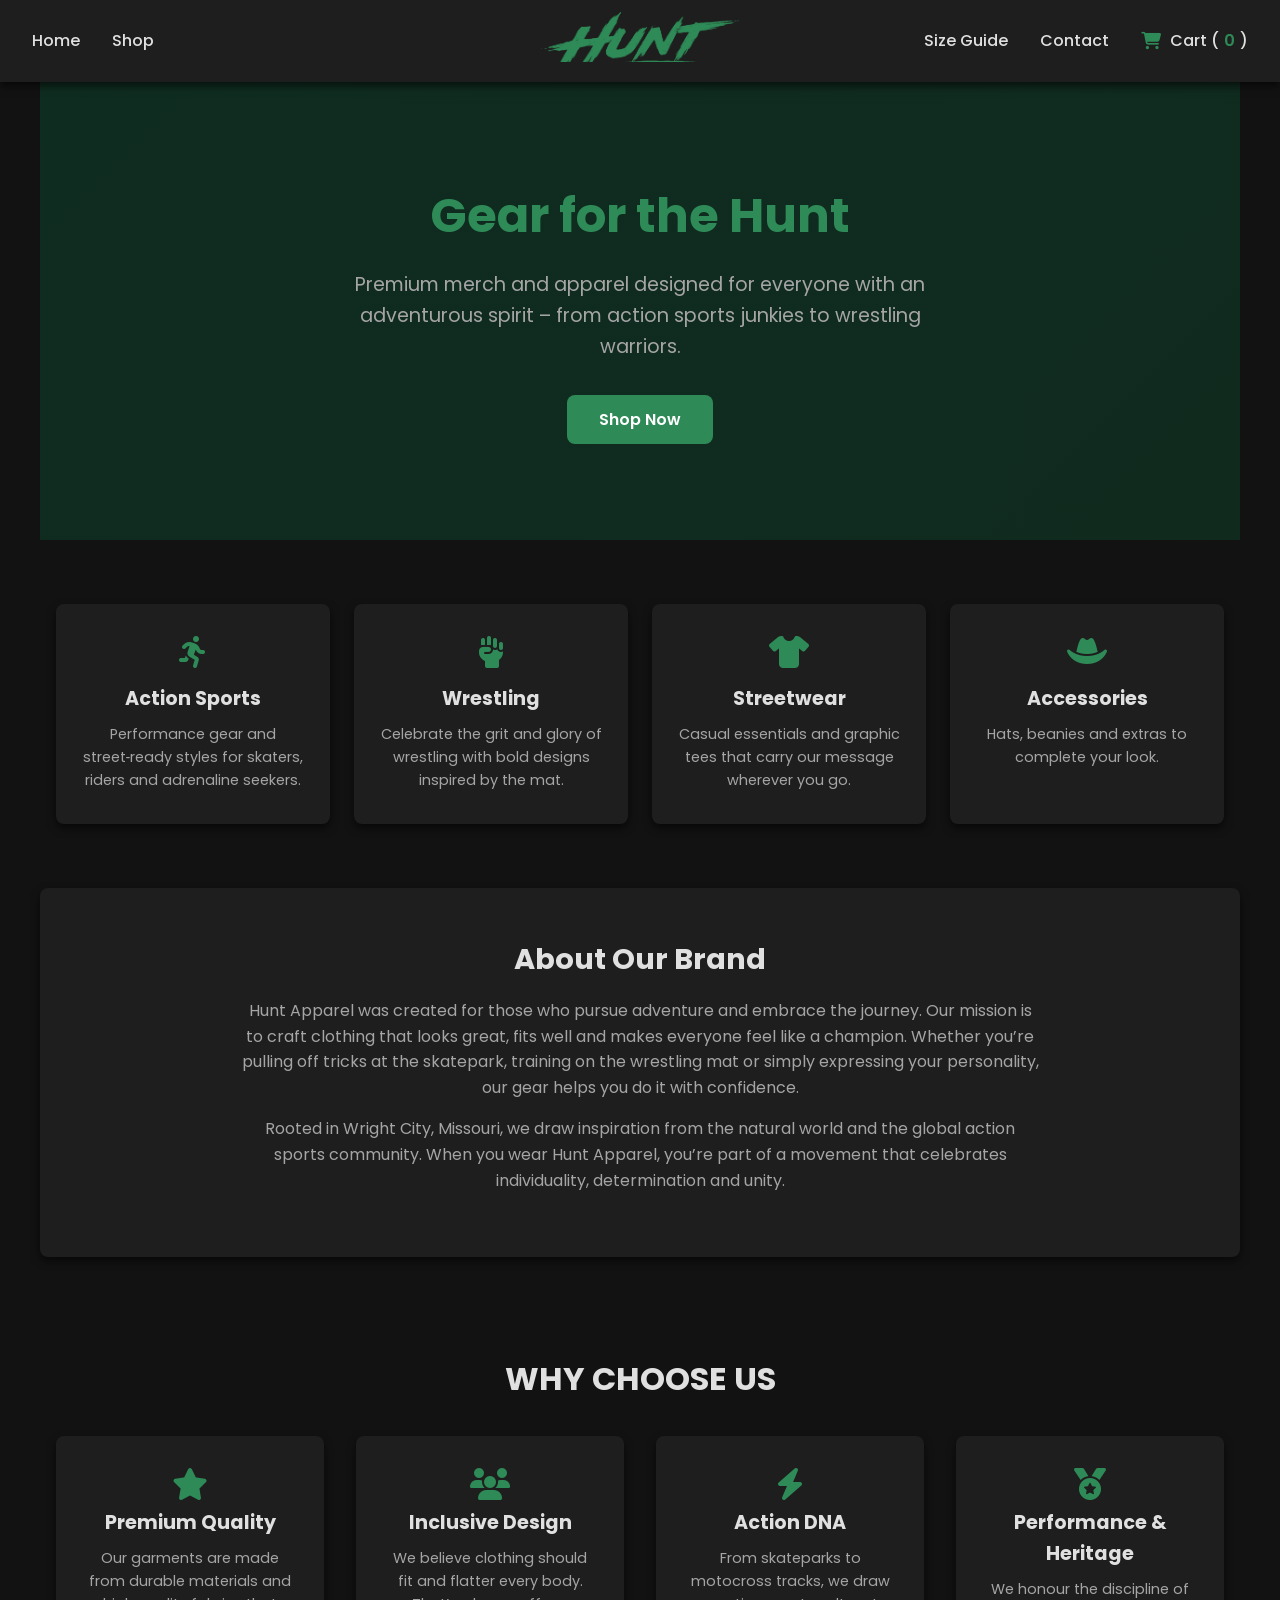
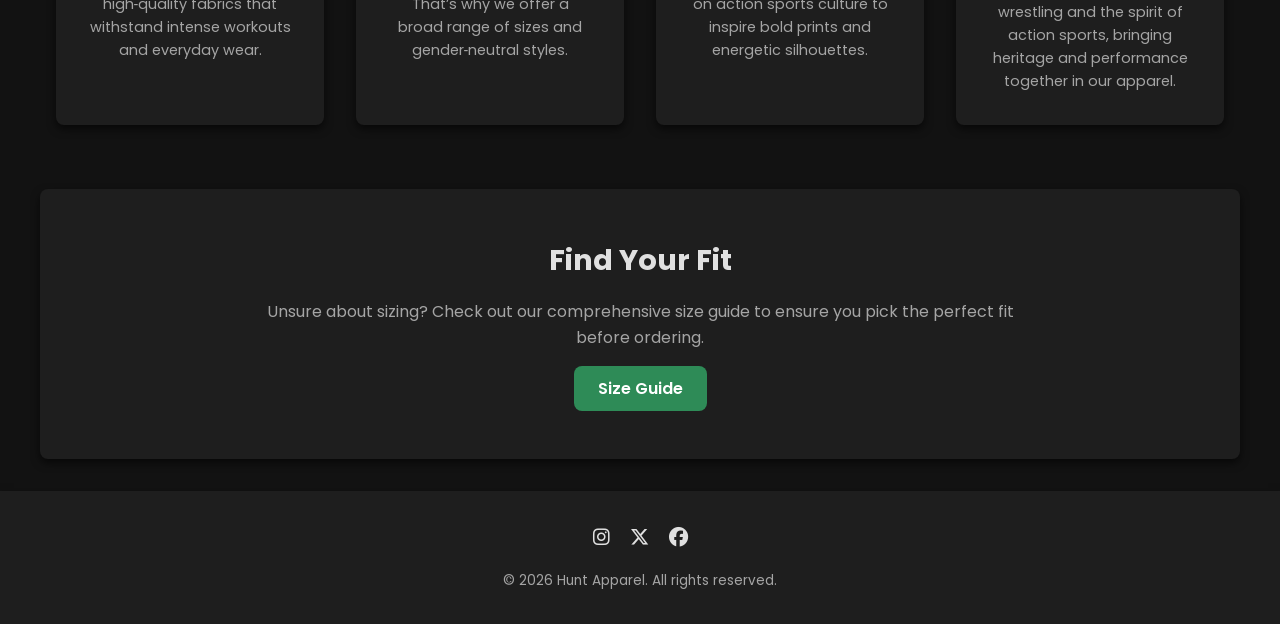
==== index.html @ 8351ecf8 "Initial upload of Hunt Apparel website" ====
<!DOCTYPE html>
<html lang="en">
<head>
  <meta charset="UTF-8">
  <meta name="viewport" content="width=device-width, initial-scale=1.0">
  <meta http-equiv="X-UA-Compatible" content="IE=edge">
  <title>Hunt Apparel – Action Sports & Wrestling Merchandise</title>
  <!-- Google Fonts -->
  <link href="https://fonts.googleapis.com/css2?family=Poppins:wght@400;500;600;700;800&display=swap" rel="stylesheet">
  <!-- Font Awesome -->
  <link rel="stylesheet" href="https://cdnjs.cloudflare.com/ajax/libs/font-awesome/6.5.0/css/all.min.css" integrity="sha512-3DGvgnk8prqZRXZF6pAPGYzK+1sO4/e5wkkx8/bO7G3Q+JZiMQ9OJ07MN/GKoFO5P3FsBHmuoKUDSfaYdKTZ3A==" crossorigin="anonymous" referrerpolicy="no-referrer" />
  <!-- Stylesheet -->
  <link rel="stylesheet" href="style.css">
</head>
<body>
  <!-- Site header redesigned for balanced layout -->
  <header class="site-header">
    <!-- Left navigation links -->
    <nav class="left-nav">
      <a href="index.html">Home</a>
      <a href="shop.html">Shop</a>
    </nav>
    <!-- Centered logo -->
    <div class="logo">
      <a href="index.html"><img src="logo.png" alt="Hunt logo"></a>
    </div>
    <!-- Right navigation links and cart -->
    <nav class="right-nav">
      <a href="size-guide.html">Size Guide</a>
      <a href="contact.html">Contact</a>
      <a href="cart.html" class="cart-link" aria-label="View cart">
        <i class="fa-solid fa-cart-shopping"></i> Cart
        (<span class="cart-count">0</span>)
      </a>
    </nav>
  </header>

  <!-- Hero Section -->
  <section class="hero">
    <h1>Gear for the Hunt</h1>
    <p>Premium merch and apparel designed for everyone with an adventurous spirit – from action sports junkies to wrestling warriors.</p>
    <a href="shop.html" class="btn">Shop Now</a>
  </section>

  <!-- Categories Section -->
  <section class="categories">
    <div class="category-card">
      <i class="fa-solid fa-person-running"></i>
      <h3>Action Sports</h3>
      <p>Performance gear and street‑ready styles for skaters, riders and adrenaline seekers.</p>
    </div>
    <div class="category-card">
      <i class="fa-solid fa-fist-raised"></i>
      <h3>Wrestling</h3>
      <p>Celebrate the grit and glory of wrestling with bold designs inspired by the mat.</p>
    </div>
    <div class="category-card">
      <i class="fa-solid fa-shirt"></i>
      <h3>Streetwear</h3>
      <p>Casual essentials and graphic tees that carry our message wherever you go.</p>
    </div>
    <div class="category-card">
      <i class="fa-solid fa-hat-cowboy"></i>
      <h3>Accessories</h3>
      <p>Hats, beanies and extras to complete your look.</p>
    </div>
  </section>

  <!-- About Section -->
  <section class="about">
    <h2>About Our Brand</h2>
    <p>Hunt Apparel was created for those who pursue adventure and embrace the journey. Our mission is to craft clothing that looks great, fits well and makes everyone feel like a champion. Whether you’re pulling off tricks at the skatepark, training on the wrestling mat or simply expressing your personality, our gear helps you do it with confidence.</p>
    <p>Rooted in Wright City, Missouri, we draw inspiration from the natural world and the global action sports community. When you wear Hunt Apparel, you’re part of a movement that celebrates individuality, determination and unity.</p>
  </section>

  <!-- Features Section -->
  <section class="features">
    <h2 style="text-align:center; text-transform:uppercase; font-size:2rem;">Why Choose Us</h2>
    <div class="features-grid">
      <div class="feature-item">
        <i class="fa-solid fa-star"></i>
        <h4>Premium Quality</h4>
        <p>Our garments are made from durable materials and high‑quality fabrics that withstand intense workouts and everyday wear.</p>
      </div>
      <div class="feature-item">
        <i class="fa-solid fa-users"></i>
        <h4>Inclusive Design</h4>
        <p>We believe clothing should fit and flatter every body. That’s why we offer a broad range of sizes and gender‑neutral styles.</p>
      </div>
      <div class="feature-item">
        <i class="fa-solid fa-bolt"></i>
        <h4>Action DNA</h4>
        <p>From skateparks to motocross tracks, we draw on action sports culture to inspire bold prints and energetic silhouettes.</p>
      </div>
      <div class="feature-item">
        <i class="fa-solid fa-medal"></i>
        <h4>Performance &amp; Heritage</h4>
        <p>We honour the discipline of wrestling and the spirit of action sports, bringing heritage and performance together in our apparel.</p>
      </div>
    </div>
  </section>

  <!-- Call to Size Guide -->
  <section class="about">
    <h2>Find Your Fit</h2>
    <p>Unsure about sizing? Check out our comprehensive size guide to ensure you pick the perfect fit before ordering.</p>
    <a href="size-guide.html" class="btn">Size Guide</a>
  </section>

  <!-- Footer -->
  <footer class="footer">
    <div class="socials">
      <a href="#" aria-label="Follow on Instagram"><i class="fa-brands fa-instagram"></i></a>
      <a href="#" aria-label="Follow on Twitter"><i class="fa-brands fa-x-twitter"></i></a>
      <a href="#" aria-label="Follow on Facebook"><i class="fa-brands fa-facebook"></i></a>
    </div>
    <p>&copy; 2026 Hunt Apparel. All rights reserved.</p>
  </footer>

  <script src="script.js"></script>
</body>
</html>
---- style.css ----
/*
  Hunt Apparel – Dark Theme
  -------------------------
  This stylesheet defines a modern, professional dark theme for the Hunt apparel
  website. The palette is built around a rich green accent contrasted against
  deep gray surfaces and off‑white typography. Inspired by dark mode best
  practices, it avoids pure black backgrounds and instead layers subtle shades
  of gray to give depth and hierarchy while reducing eye strain【492064887682641†L165-L167】【468389799684851†L241-L244】.  Text
  sizes and weights are adjusted for readability, and interactive elements
  provide clear hover states without overwhelming brightness【492064887682641†L178-L183】.

  Variables:
    --primary        The main green accent colour used for calls to action
    --primary-hover  A darker shade of the primary colour for hover states
    --bg             The page background, a very dark grey for contrast
    --card-bg        Surface colour for cards, nav bars and sections
    --text           Primary text colour (off‑white for legibility)
    --text-muted     Secondary text colour for descriptions and metadata
    --border-radius  Consistent rounding for buttons and cards
    --shadow         Stronger shadow on dark surfaces to convey elevation
    --max-width      Maximum width for content containers

  Sections:
    1. Reset & base styles
    2. Layout (header, hero, sections, footer)
    3. Components (buttons, cards, forms, tables)
    4. Utility classes
*/

/* 1. Reset & base styles */
:root {
  --primary: #2e8b57;
  --primary-hover: #276c46;
  --bg: #121212;
  --card-bg: #1e1e1e;
  --text: #e0e0e0;
  --text-muted: #a5a5a5;
  --border-radius: 8px;
  --shadow: 0 4px 8px rgba(0, 0, 0, 0.6);
  --max-width: 1200px;
}

* {
  margin: 0;
  padding: 0;
  box-sizing: border-box;
}

body {
  font-family: 'Poppins', sans-serif;
  background: var(--bg);
  color: var(--text);
  line-height: 1.6;
  -webkit-font-smoothing: antialiased;
}

a {
  color: var(--primary);
  text-decoration: none;
  transition: color 0.2s ease;
}

a:hover {
  color: var(--primary-hover);
  text-decoration: underline;
}

section {
  width: 100%;
  max-width: var(--max-width);
  margin: 0 auto;
  padding: 4rem 1rem;
}

/* 2. Layout */

header {
  background: var(--card-bg);
  box-shadow: var(--shadow);
  position: sticky;
  top: 0;
  width: 100%;
  z-index: 1000;
}


/*
 * Header layout using CSS grid
 * We divide the header into three columns: left navigation, center logo, right navigation.
 * This ensures the logo remains perfectly centered irrespective of the number of nav links.
 */
.site-header {
  display: grid;
  grid-template-columns: 1fr auto 1fr;
  align-items: center;
  background: var(--card-bg);
  box-shadow: var(--shadow);
  position: sticky;
  top: 0;
  width: 100%;
  z-index: 1000;
  padding: 0.75rem 2rem;
}

/* Logo styling */
.site-header .logo img {
  height: 50px;
  width: auto;
}

/* Left and right nav groups */
.left-nav,
.right-nav {
  display: flex;
  align-items: center;
  gap: 2rem;
}

.left-nav {
  justify-content: flex-start;
}

.right-nav {
  justify-content: flex-end;
}

/* Navigation links */
.left-nav a,
.right-nav a {
  font-weight: 500;
  color: var(--text);
  transition: color 0.2s ease;
  position: relative;
  white-space: nowrap;
}

.left-nav a:hover,
.right-nav a:hover {
  color: var(--primary);
  text-decoration: none;
}

/* Cart link integrates icon and counter */
/* Cart link styling with integrated text and count */
.cart-link {
  display: flex;
  align-items: center;
  font-weight: 500;
  font-size: 1rem;
  color: var(--text);
  transition: color 0.2s ease;
  gap: 0.3rem;
}

/* Ensure the shopping cart icon inherits the correct size and colour */
.cart-link i {
  font-size: 1.1rem;
  color: var(--primary);
  line-height: 1;
  margin-right: 0.3rem;
}

/* Hover effect for cart link */
.cart-link:hover {
  color: var(--primary);
}

/* Cart count sits inline but emphasised with accent colour */
.cart-link .cart-count {
  font-weight: 600;
  color: var(--primary);
}

/* Hero section */
.hero {
  display: flex;
  flex-direction: column;
  align-items: center;
  justify-content: center;
  text-align: center;
  background: linear-gradient(135deg, #0f2c20, #102a1e);
  padding: 6rem 1rem;
  margin-top: 0;
}

.hero h1 {
  font-size: 3rem;
  margin-bottom: 1rem;
  color: var(--primary);
}

.hero p {
  font-size: 1.2rem;
  max-width: 600px;
  margin-bottom: 2rem;
  color: var(--text-muted);
}

.hero .btn {
  background: var(--primary);
  color: #fff;
  padding: 0.75rem 2rem;
  border-radius: var(--border-radius);
  font-weight: 600;
  transition: background 0.2s ease;
}

.hero .btn:hover {
  background: var(--primary-hover);
}

/* Categories */
.categories {
  display: grid;
  grid-template-columns: repeat(auto-fit, minmax(220px, 1fr));
  gap: 1.5rem;
  text-align: center;
}

.category-card {
  background: var(--card-bg);
  padding: 2rem 1rem;
  border-radius: var(--border-radius);
  box-shadow: var(--shadow);
  transition: transform 0.2s ease, box-shadow 0.2s ease;
}

.category-card i {
  font-size: 2rem;
  color: var(--primary);
  margin-bottom: 1rem;
}

.category-card h3 {
  font-size: 1.2rem;
  margin-bottom: 0.5rem;
  color: var(--text);
}

.category-card p {
  font-size: 0.9rem;
  color: var(--text-muted);
}

.category-card:hover {
  transform: translateY(-6px) scale(1.02);
  box-shadow: 0 8px 16px rgba(0, 0, 0, 0.9);
}

/* About section */
.about {
  text-align: center;
  background: var(--card-bg);
  border-radius: var(--border-radius);
  padding: 3rem 2rem;
  box-shadow: var(--shadow);
  margin-bottom: 2rem;
}

.about h2 {
  font-size: 1.8rem;
  margin-bottom: 1rem;
  color: var(--text);
}

.about p {
  max-width: 800px;
  margin: 0 auto 1rem auto;
  color: var(--text-muted);
  font-size: 1rem;
}

.about .btn {
  display: inline-block;
  background: var(--primary);
  color: #fff;
  padding: 0.6rem 1.5rem;
  border-radius: var(--border-radius);
  font-weight: 600;
  transition: background 0.2s ease;
}

.about .btn:hover {
  background: var(--primary-hover);
}

/* Features section */
.features {
  padding: 4rem 1rem;
}

.features-grid {
  display: grid;
  grid-template-columns: repeat(auto-fit, minmax(250px, 1fr));
  gap: 2rem;
  margin-top: 2rem;
}

.feature-item {
  background: var(--card-bg);
  padding: 2rem;
  border-radius: var(--border-radius);
  box-shadow: var(--shadow);
  text-align: center;
  transition: transform 0.2s ease, box-shadow 0.2s ease;
}

.feature-item i {
  font-size: 2rem;
  color: var(--primary);
  margin-bottom: 0.5rem;
}

.feature-item h4 {
  font-size: 1.2rem;
  margin-bottom: 0.5rem;
  color: var(--text);
}

.feature-item p {
  font-size: 0.9rem;
  color: var(--text-muted);
}

.feature-item:hover {
  transform: translateY(-6px) scale(1.02);
  box-shadow: 0 8px 16px rgba(0, 0, 0, 0.9);
}

/* Products grid */
.products-grid {
  display: grid;
  grid-template-columns: repeat(auto-fit, minmax(230px, 1fr));
  gap: 1.5rem;
  padding: 2rem 1rem;
  max-width: var(--max-width);
  margin: 0 auto;
}

.product-card {
  background: var(--card-bg);
  padding: 1.5rem;
  border-radius: var(--border-radius);
  box-shadow: var(--shadow);
  text-align: center;
  display: flex;
  flex-direction: column;
  align-items: center;
  transition: transform 0.2s ease, box-shadow 0.2s ease;
}

.product-card img {
  width: 100%;
  height: auto;
  border-radius: var(--border-radius);
  margin-bottom: 1rem;
  background: #2b2b2b;
}

.product-card h4 {
  font-size: 1.1rem;
  margin-bottom: 0.5rem;
  color: var(--text);
}

.product-card p {
  font-size: 0.9rem;
  margin-bottom: 0.75rem;
  color: var(--text-muted);
}

.product-card .price {
  font-weight: 600;
  color: var(--text);
  margin-bottom: 0.75rem;
}

.product-card button {
  background: var(--primary);
  color: #fff;
  padding: 0.5rem 1rem;
  border-radius: var(--border-radius);
  border: none;
  cursor: pointer;
  font-weight: 600;
  transition: background 0.2s ease;
}

.product-card button:hover {
  background: var(--primary-hover);
}

.product-card:hover {
  transform: translateY(-6px) scale(1.03);
  box-shadow: 0 10px 18px rgba(0, 0, 0, 0.95);
}

/* Size guide */
.size-guide table {
  width: 100%;
  border-collapse: collapse;
  margin-top: 1rem;
  background: var(--card-bg);
  box-shadow: var(--shadow);
  border-radius: var(--border-radius);
  overflow: hidden;
}

.size-guide th,
.size-guide td {
  padding: 0.75rem;
  text-align: center;
  border-bottom: 1px solid #2a2a2a;
  font-size: 0.9rem;
}

.size-guide thead {
  background: var(--primary);
  color: #fff;
}

.size-guide tbody tr:nth-child(even) {
  background: #1a1a1a;
}

.size-guide tbody tr:hover {
  background: #262626;
}

.size-guide p {
  margin-top: 1rem;
  font-size: 0.85rem;
  color: var(--text-muted);
  text-align: center;
}

/* Cart page styles */
.cart-list {
  max-width: var(--max-width);
  margin: 0 auto;
  padding: 2rem 1rem;
}

.cart-table {
  width: 100%;
  border-collapse: collapse;
  background: var(--card-bg);
  border-radius: var(--border-radius);
  box-shadow: var(--shadow);
  overflow: hidden;
}

.cart-table th,
.cart-table td {
  padding: 0.75rem;
  text-align: left;
  border-bottom: 1px solid #2a2a2a;
  font-size: 0.9rem;
}

.cart-table thead {
  background: var(--primary);
  color: #fff;
}

.cart-table tbody tr:nth-child(even) {
  background: #1a1a1a;
}

.cart-table tbody tr:hover {
  background: #262626;
}

.cart-table .remove-item {
  background: var(--primary);
  color: #fff;
  padding: 0.4rem 0.8rem;
  border-radius: var(--border-radius);
  border: none;
  cursor: pointer;
  font-size: 0.8rem;
  transition: background 0.2s ease;
}

.cart-table .remove-item:hover {
  background: var(--primary-hover);
}

.cart-total {
  font-weight: 600;
  text-align: right;
  padding: 1rem;
  color: var(--text);
}

.cart-actions {
  display: flex;
  justify-content: space-between;
  align-items: center;
  margin-top: 1rem;
}

#clear-cart {
  background: var(--primary);
  color: #fff;
  padding: 0.6rem 1.2rem;
  border: none;
  border-radius: var(--border-radius);
  font-weight: 600;
  cursor: pointer;
  transition: background 0.2s ease;
}

#clear-cart:hover {
  background: var(--primary-hover);
}

/* Contact form */
.contact-container {
  max-width: 600px;
  margin: 0 auto;
  background: var(--card-bg);
  padding: 2rem;
  border-radius: var(--border-radius);
  box-shadow: var(--shadow);
}

.contact-container form {
  display: flex;
  flex-direction: column;
}

.contact-container label {
  margin-bottom: 0.25rem;
  font-weight: 500;
  color: var(--text);
}

.contact-container input,
.contact-container textarea {
  padding: 0.75rem;
  margin-bottom: 1rem;
  border: 1px solid #333333;
  border-radius: var(--border-radius);
  font-size: 1rem;
  background: #1a1a1a;
  color: var(--text);
  transition: border-color 0.2s ease, background 0.2s ease;
}

.contact-container input:focus,
.contact-container textarea:focus {
  outline: none;
  border-color: var(--primary);
  background: #222222;
}

.contact-container button {
  background: var(--primary);
  color: #fff;
  padding: 0.75rem 1.5rem;
  border: none;
  border-radius: var(--border-radius);
  font-weight: 600;
  cursor: pointer;
  transition: background 0.2s ease;
}

.contact-container button:hover {
  background: var(--primary-hover);
}

/* Footer */
.footer {
  background: var(--card-bg);
  padding: 2rem 1rem;
  text-align: center;
  box-shadow: var(--shadow);
}

.footer .socials {
  margin-bottom: 1rem;
}

.footer .socials a {
  margin: 0 0.5rem;
  font-size: 1.2rem;
  color: var(--text);
  transition: color 0.2s ease;
}

.footer .socials a:hover {
  color: var(--primary);
}

.footer p {
  font-size: 0.85rem;
  color: var(--text-muted);
}

/* Utility classes */
.btn {
  background: var(--primary);
  color: #fff;
  padding: 0.6rem 1.4rem;
  border-radius: var(--border-radius);
  font-weight: 600;
  transition: background 0.2s ease;
  display: inline-block;
}

.btn:hover {
  background: var(--primary-hover);
}

/* Responsive adjustments */
@media (max-width: 600px) {
  header nav a {
    margin-right: 1rem;
    font-size: 0.9rem;
  }

  .hero h1 {
    font-size: 2rem;
  }

  .hero p {
    font-size: 1rem;
  }

  .about {
    padding: 2rem 1rem;
  }

  .feature-item,
  .category-card {
    padding: 1.5rem;
  }

  .product-card {
    padding: 1rem;
  }
}
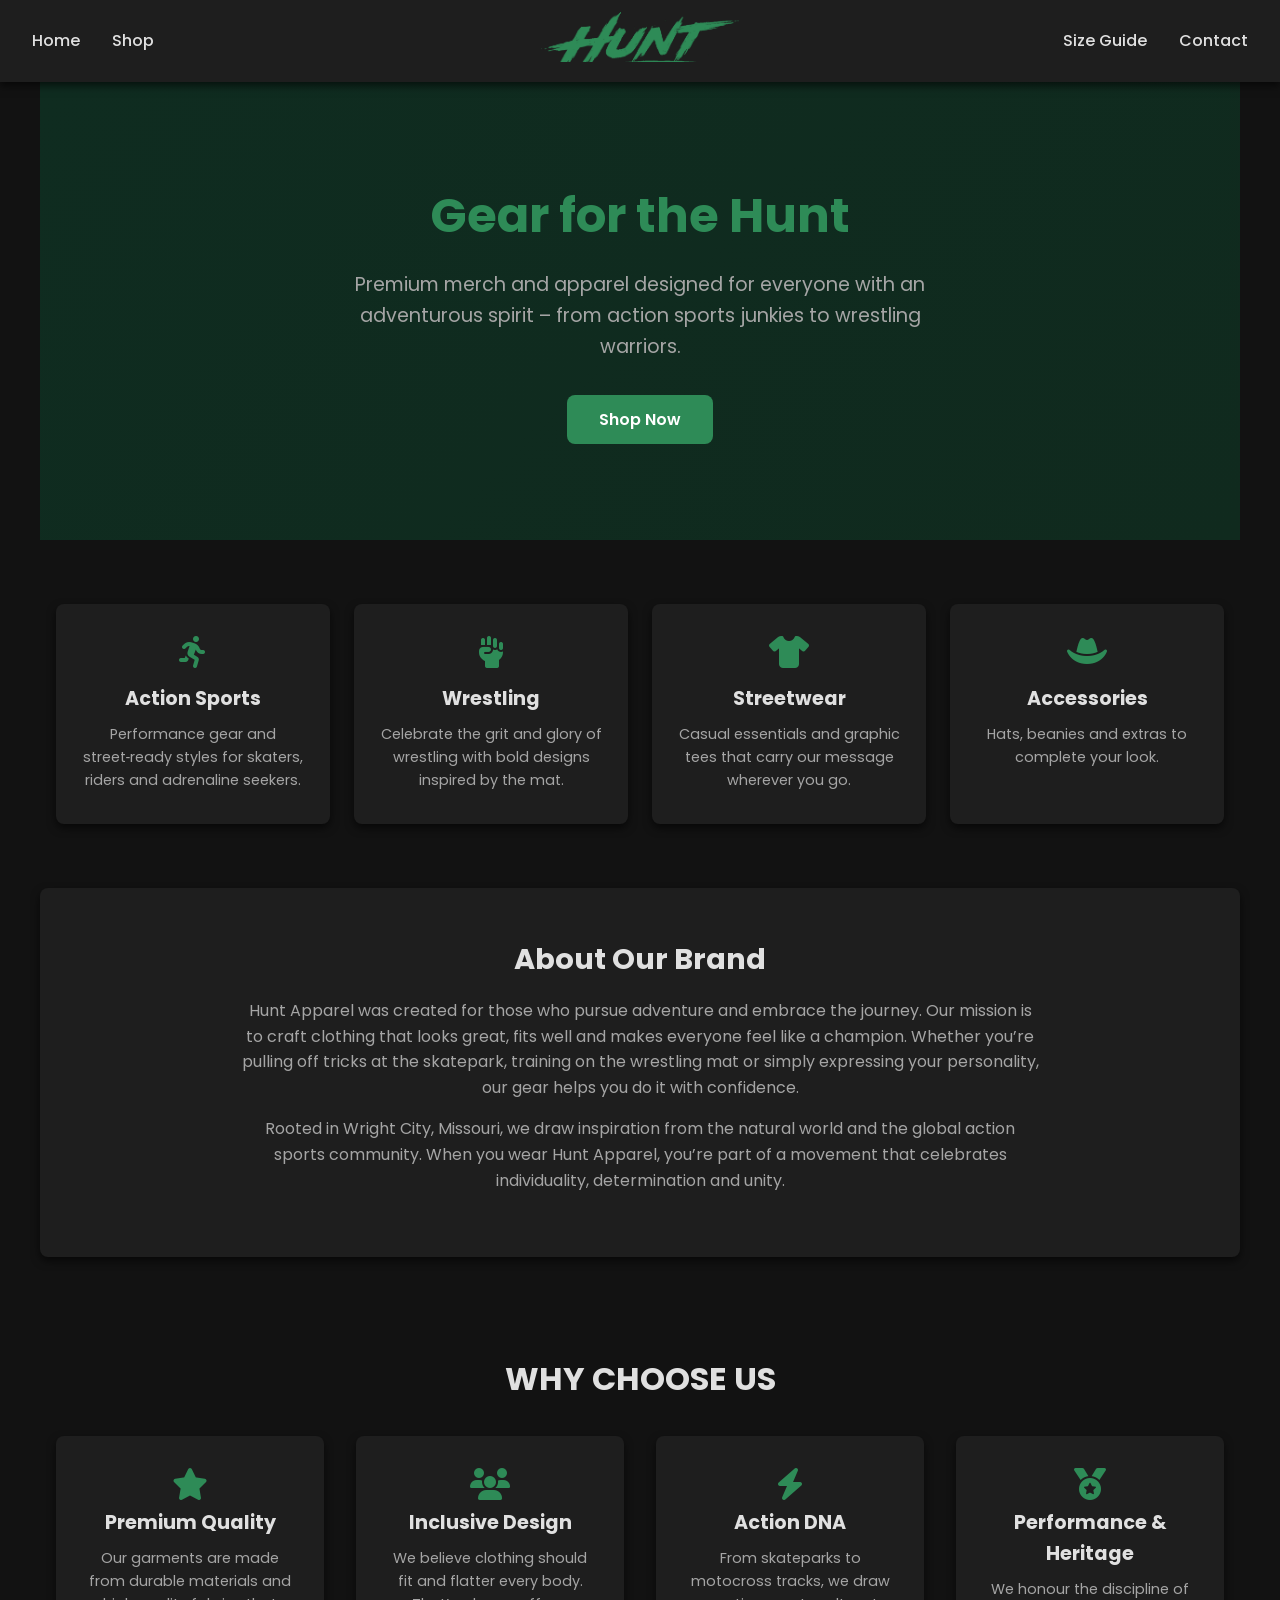
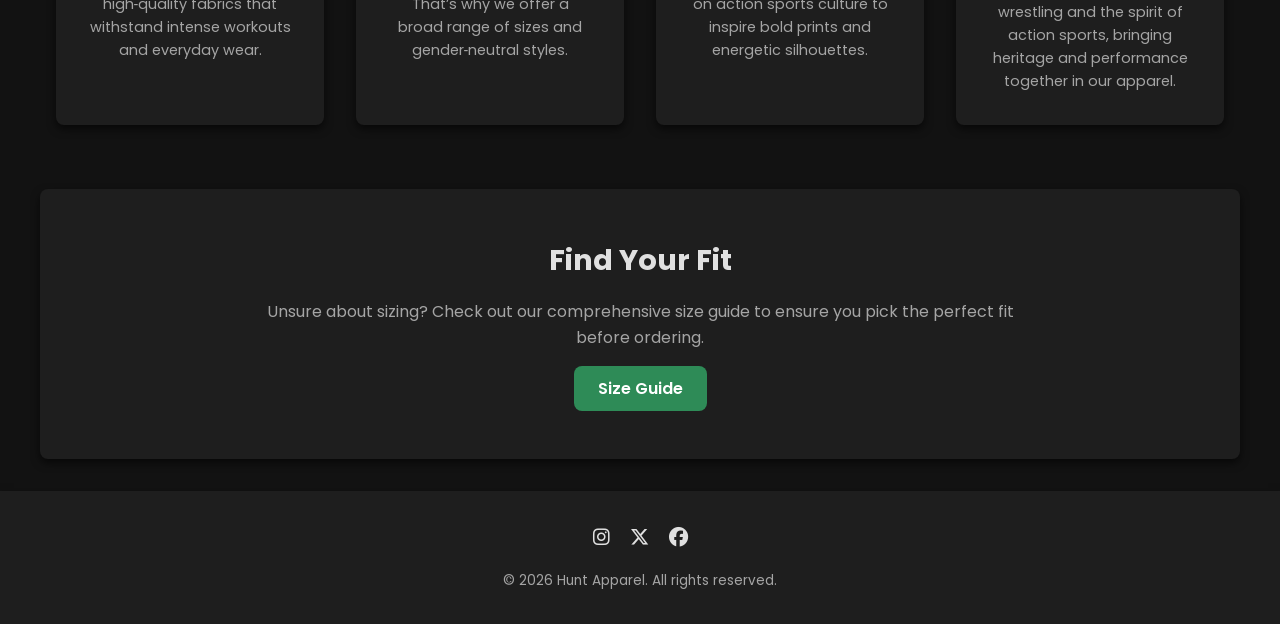
==== commit 70aeddb5: "Integrate Printify store: remove cart links, update shop page to link to Printify, and update cart p" ====
--- a/index.html
+++ b/index.html
@@ -28,10 +28,7 @@
     <nav class="right-nav">
       <a href="size-guide.html">Size Guide</a>
       <a href="contact.html">Contact</a>
-      <a href="cart.html" class="cart-link" aria-label="View cart">
-        <i class="fa-solid fa-cart-shopping"></i> Cart
-        (<span class="cart-count">0</span>)
-      </a>
+      <!-- Removed cart link since orders are managed via Printify -->
     </nav>
   </header>
 
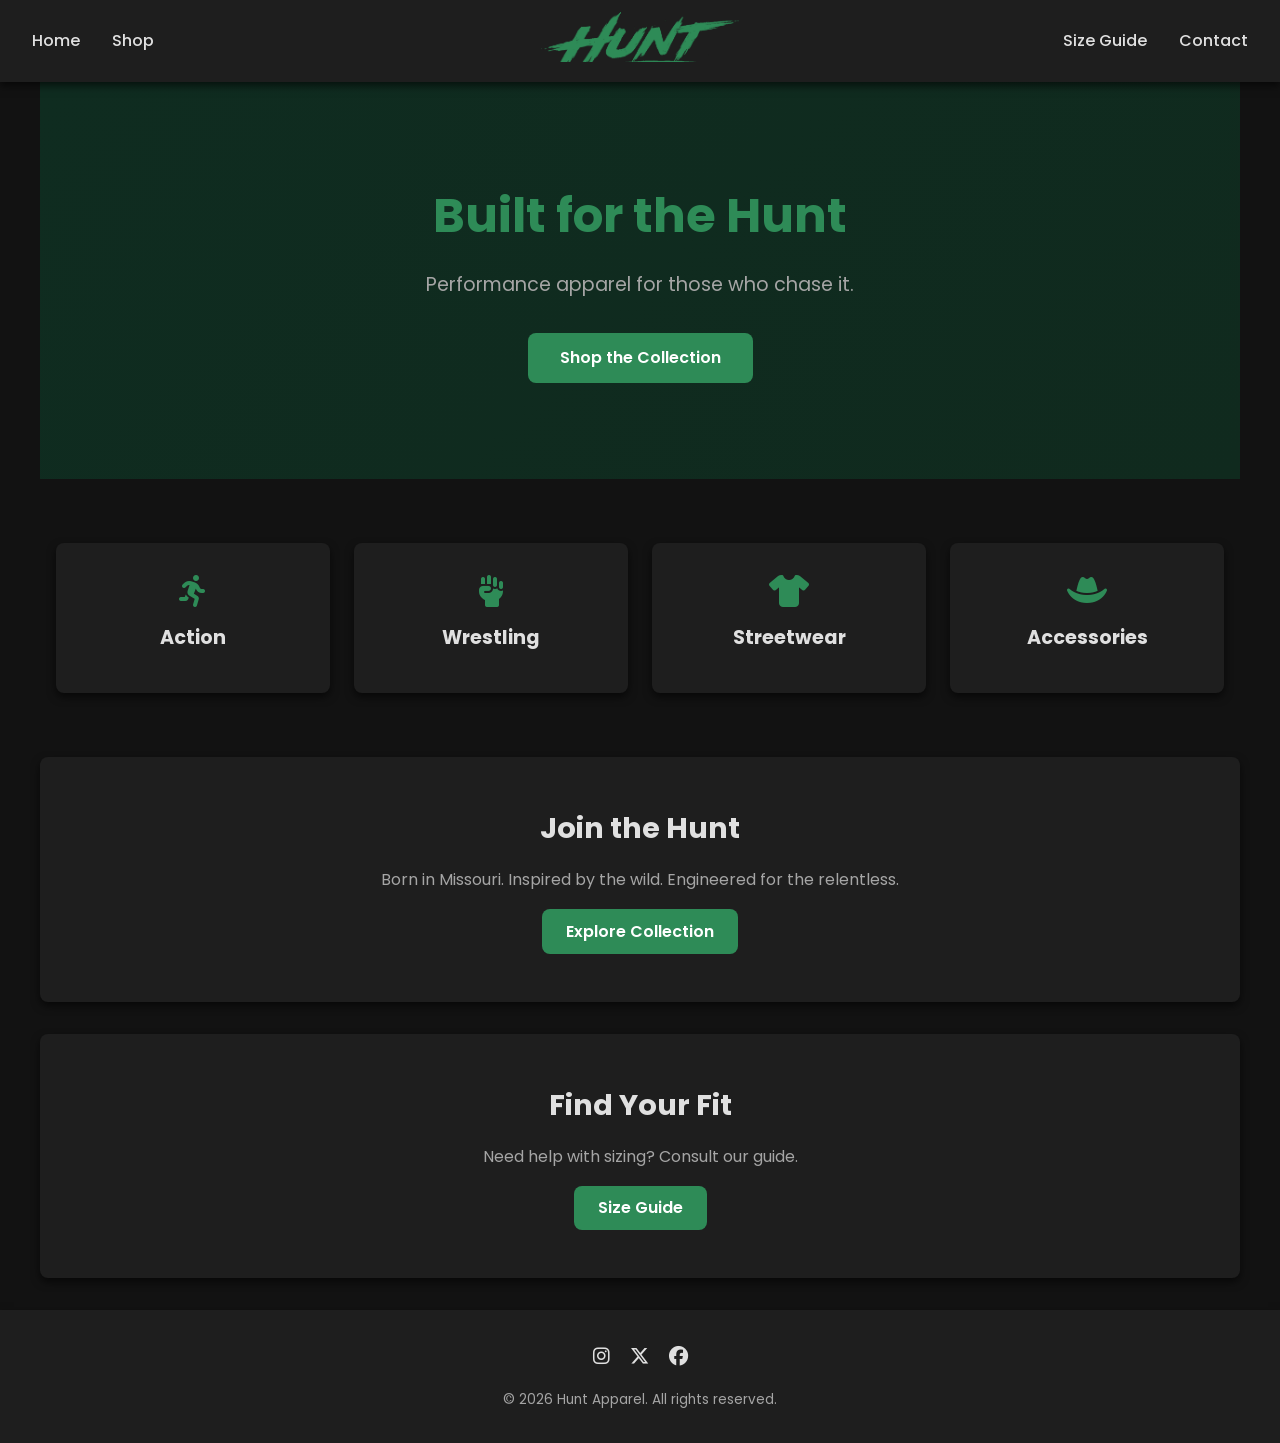
==== commit 1ea868bf: "Simplify home page for a cleaner, more badass look" ====
--- a/index.html
+++ b/index.html
@@ -34,73 +34,44 @@
 
   <!-- Hero Section -->
   <section class="hero">
-    <h1>Gear for the Hunt</h1>
-    <p>Premium merch and apparel designed for everyone with an adventurous spirit – from action sports junkies to wrestling warriors.</p>
-    <a href="shop.html" class="btn">Shop Now</a>
+    <h1>Built for the Hunt</h1>
+    <p>Performance apparel for those who chase it.</p>
+    <a href="shop.html" class="btn">Shop the Collection</a>
   </section>
 
-  <!-- Categories Section -->
+  <!-- Categories Section (simplified) -->
   <section class="categories">
     <div class="category-card">
       <i class="fa-solid fa-person-running"></i>
-      <h3>Action Sports</h3>
-      <p>Performance gear and street‑ready styles for skaters, riders and adrenaline seekers.</p>
+      <h3>Action</h3>
     </div>
     <div class="category-card">
       <i class="fa-solid fa-fist-raised"></i>
       <h3>Wrestling</h3>
-      <p>Celebrate the grit and glory of wrestling with bold designs inspired by the mat.</p>
     </div>
     <div class="category-card">
       <i class="fa-solid fa-shirt"></i>
       <h3>Streetwear</h3>
-      <p>Casual essentials and graphic tees that carry our message wherever you go.</p>
     </div>
     <div class="category-card">
       <i class="fa-solid fa-hat-cowboy"></i>
       <h3>Accessories</h3>
-      <p>Hats, beanies and extras to complete your look.</p>
     </div>
   </section>
 
-  <!-- About Section -->
+  <!-- About Section simplified -->
   <section class="about">
-    <h2>About Our Brand</h2>
-    <p>Hunt Apparel was created for those who pursue adventure and embrace the journey. Our mission is to craft clothing that looks great, fits well and makes everyone feel like a champion. Whether you’re pulling off tricks at the skatepark, training on the wrestling mat or simply expressing your personality, our gear helps you do it with confidence.</p>
-    <p>Rooted in Wright City, Missouri, we draw inspiration from the natural world and the global action sports community. When you wear Hunt Apparel, you’re part of a movement that celebrates individuality, determination and unity.</p>
+    <h2>Join the Hunt</h2>
+    <p>Born in Missouri. Inspired by the wild. Engineered for the relentless.</p>
+    <a href="shop.html" class="btn">Explore Collection</a>
   </section>
 
-  <!-- Features Section -->
-  <section class="features">
-    <h2 style="text-align:center; text-transform:uppercase; font-size:2rem;">Why Choose Us</h2>
-    <div class="features-grid">
-      <div class="feature-item">
-        <i class="fa-solid fa-star"></i>
-        <h4>Premium Quality</h4>
-        <p>Our garments are made from durable materials and high‑quality fabrics that withstand intense workouts and everyday wear.</p>
-      </div>
-      <div class="feature-item">
-        <i class="fa-solid fa-users"></i>
-        <h4>Inclusive Design</h4>
-        <p>We believe clothing should fit and flatter every body. That’s why we offer a broad range of sizes and gender‑neutral styles.</p>
-      </div>
-      <div class="feature-item">
-        <i class="fa-solid fa-bolt"></i>
-        <h4>Action DNA</h4>
-        <p>From skateparks to motocross tracks, we draw on action sports culture to inspire bold prints and energetic silhouettes.</p>
-      </div>
-      <div class="feature-item">
-        <i class="fa-solid fa-medal"></i>
-        <h4>Performance &amp; Heritage</h4>
-        <p>We honour the discipline of wrestling and the spirit of action sports, bringing heritage and performance together in our apparel.</p>
-      </div>
-    </div>
-  </section>
+  <!-- Features Section removed for a cleaner look -->
 
-  <!-- Call to Size Guide -->
+  <!-- Call to Size Guide (simplified) -->
   <section class="about">
     <h2>Find Your Fit</h2>
-    <p>Unsure about sizing? Check out our comprehensive size guide to ensure you pick the perfect fit before ordering.</p>
+    <p>Need help with sizing? Consult our guide.</p>
     <a href="size-guide.html" class="btn">Size Guide</a>
   </section>
 
--- a/style.css
+++ b/style.css
@@ -65,6 +65,29 @@
   text-decoration: underline;
 }
 
+/*
+ * Generic button styles
+ *
+ * Reusable class for links and buttons that should appear as primary call‑to‑action elements.
+ * This class can be applied to anchor tags (<a>) or button elements. It uses
+ * the accent colour and consistent padding, border radius and hover transitions.
+ */
+.btn {
+  display: inline-block;
+  background: var(--primary);
+  color: #fff;
+  padding: 0.6rem 1.5rem;
+  border-radius: var(--border-radius);
+  font-weight: 600;
+  transition: background 0.2s ease;
+  text-align: center;
+}
+
+.btn:hover {
+  background: var(--primary-hover);
+  text-decoration: none;
+}
+
 section {
   width: 100%;
   max-width: var(--max-width);
@@ -598,6 +621,38 @@
   color: var(--text-muted);
 }
 
+/* Redirect hero for cart / checkout page */
+/*
+ * The redirect hero section is used on the cart page to inform visitors that
+ * orders are processed via Printify. It mirrors the hero styling but with
+ * slightly smaller typography and centred content. The gradient background
+ * echoes the primary colours of the site while providing clear separation
+ * from the rest of the page.
+ */
+.redirect-hero {
+  display: flex;
+  flex-direction: column;
+  align-items: center;
+  justify-content: center;
+  text-align: center;
+  background: linear-gradient(135deg, #0f2c20, #102a1e);
+  padding: 5rem 1rem;
+  margin: 0;
+}
+
+.redirect-hero h2 {
+  font-size: 2.5rem;
+  margin-bottom: 1rem;
+  color: var(--primary);
+}
+
+.redirect-hero p {
+  font-size: 1.1rem;
+  max-width: 700px;
+  margin-bottom: 2rem;
+  color: var(--text-muted);
+}
+
 /* Utility classes */
 .btn {
   background: var(--primary);
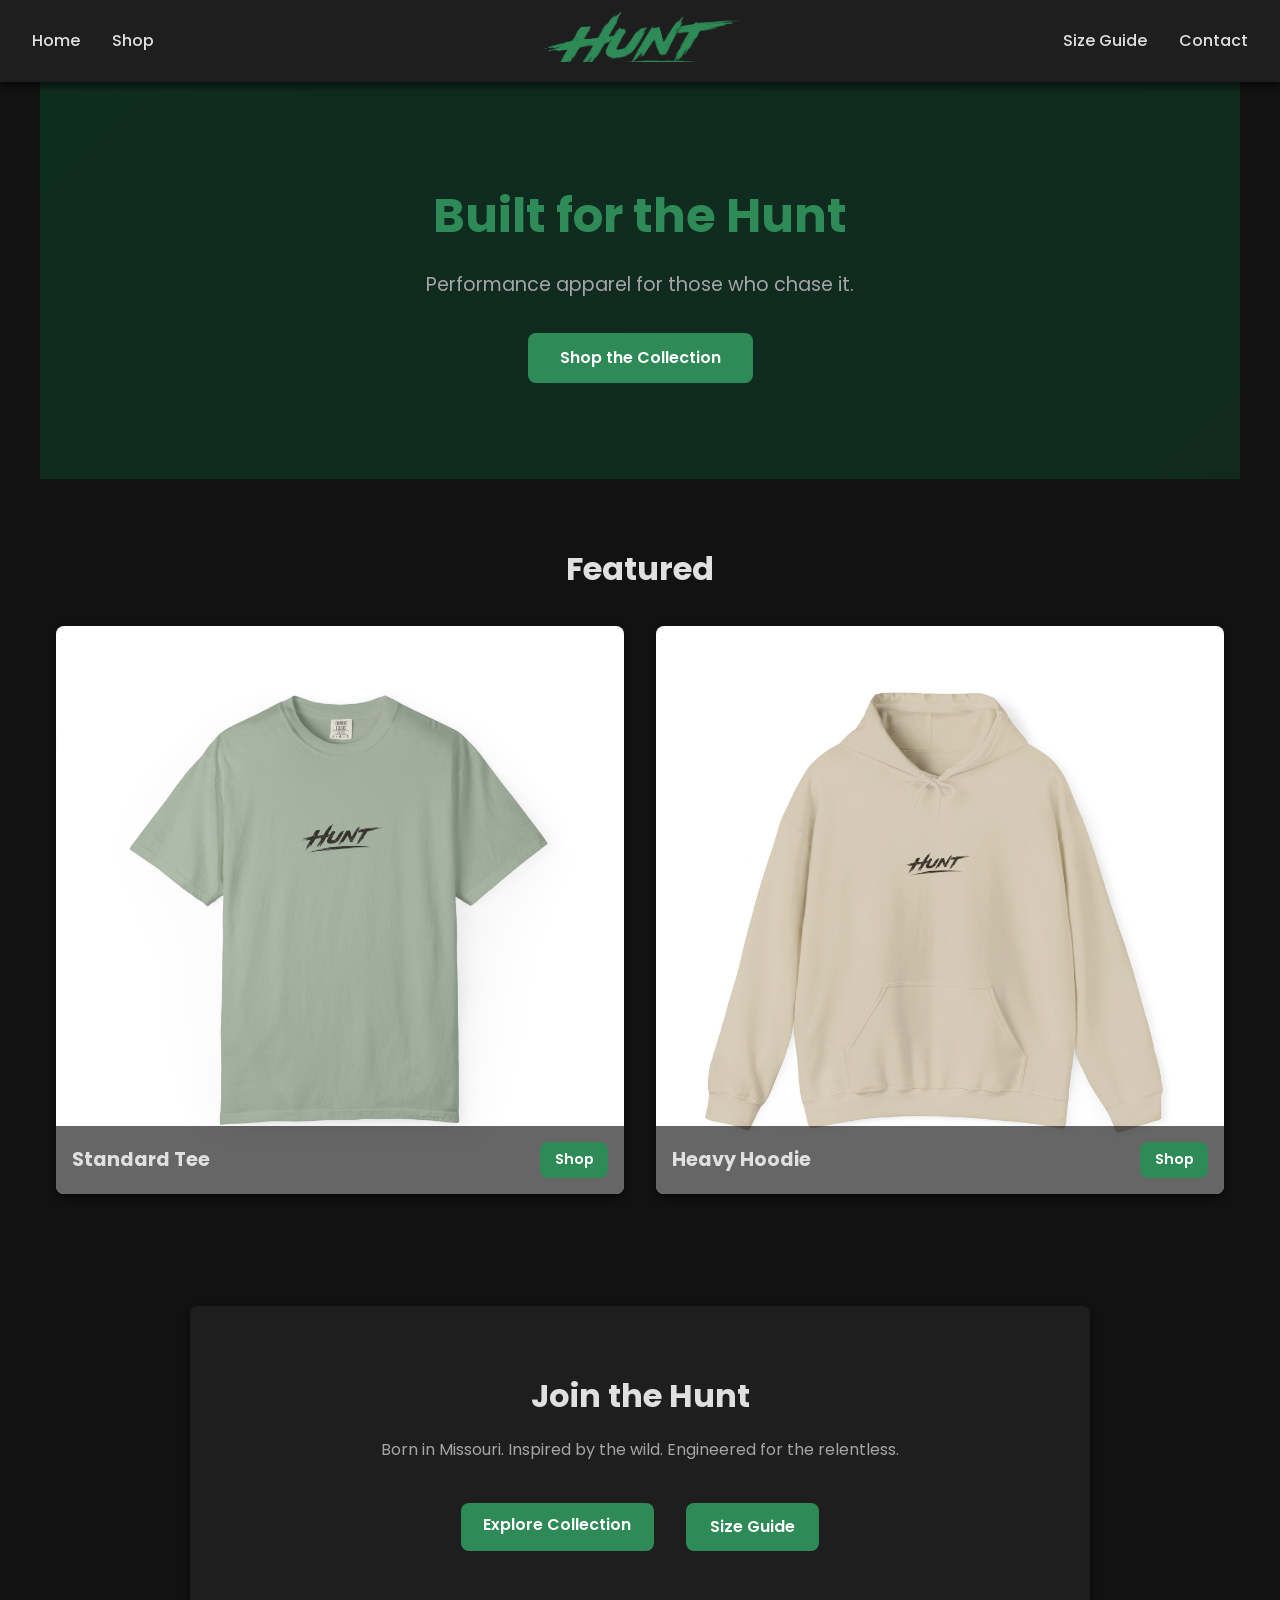
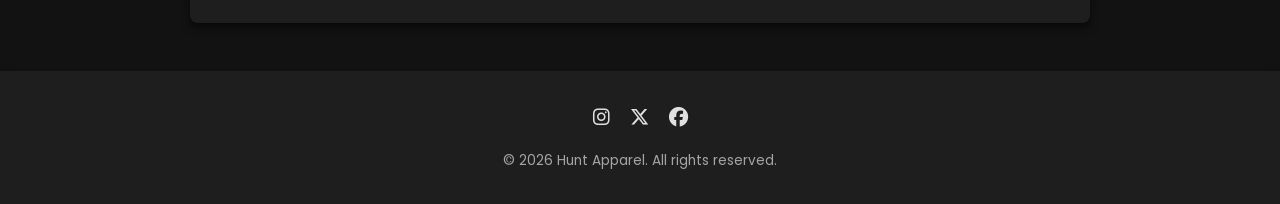
==== commit 9e013dd1: "Modernize home page design" ====
--- a/index.html
+++ b/index.html
@@ -39,40 +39,35 @@
     <a href="shop.html" class="btn">Shop the Collection</a>
   </section>
 
-  <!-- Categories Section (simplified) -->
-  <section class="categories">
-    <div class="category-card">
-      <i class="fa-solid fa-person-running"></i>
-      <h3>Action</h3>
-    </div>
-    <div class="category-card">
-      <i class="fa-solid fa-fist-raised"></i>
-      <h3>Wrestling</h3>
-    </div>
-    <div class="category-card">
-      <i class="fa-solid fa-shirt"></i>
-      <h3>Streetwear</h3>
-    </div>
-    <div class="category-card">
-      <i class="fa-solid fa-hat-cowboy"></i>
-      <h3>Accessories</h3>
+  <!-- Featured Products Section -->
+  <section class="featured-products">
+    <h2>Featured</h2>
+    <div class="featured-grid">
+      <div class="featured-item">
+        <img src="hunt_standard_tee.jpg" alt="HUNT Standard Tee product image">
+        <div class="overlay">
+          <h3>Standard Tee</h3>
+          <a href="https://hunt-apparel.printify.me/product/29478931" class="btn" target="_blank">Shop</a>
+        </div>
+      </div>
+      <div class="featured-item">
+        <img src="hunt_heavy_hoodie.jpg" alt="HUNT Heavy Hoodie product image">
+        <div class="overlay">
+          <h3>Heavy Hoodie</h3>
+          <a href="https://hunt-apparel.printify.me/product/29479186" class="btn" target="_blank">Shop</a>
+        </div>
+      </div>
     </div>
   </section>
 
-  <!-- About Section simplified -->
-  <section class="about">
+  <!-- Unified Call to Action Section -->
+  <section class="call-to-action">
     <h2>Join the Hunt</h2>
     <p>Born in Missouri. Inspired by the wild. Engineered for the relentless.</p>
-    <a href="shop.html" class="btn">Explore Collection</a>
-  </section>
-
-  <!-- Features Section removed for a cleaner look -->
-
-  <!-- Call to Size Guide (simplified) -->
-  <section class="about">
-    <h2>Find Your Fit</h2>
-    <p>Need help with sizing? Consult our guide.</p>
-    <a href="size-guide.html" class="btn">Size Guide</a>
+    <div class="cta-buttons">
+      <a href="shop.html" class="btn">Explore Collection</a>
+      <a href="size-guide.html" class="btn secondary-btn">Size Guide</a>
+    </div>
   </section>
 
   <!-- Footer -->
--- a/style.css
+++ b/style.css
@@ -319,6 +319,106 @@
   margin-top: 2rem;
 }
 
+/* Featured products section */
+.featured-products {
+  text-align: center;
+  padding: 4rem 1rem;
+}
+
+.featured-products h2 {
+  font-size: 2rem;
+  margin-bottom: 2rem;
+  color: var(--text);
+}
+
+.featured-grid {
+  display: grid;
+  grid-template-columns: repeat(auto-fit, minmax(280px, 1fr));
+  gap: 2rem;
+}
+
+.featured-item {
+  position: relative;
+  overflow: hidden;
+  border-radius: var(--border-radius);
+  box-shadow: var(--shadow);
+}
+
+.featured-item img {
+  width: 100%;
+  height: auto;
+  display: block;
+}
+
+.featured-item .overlay {
+  position: absolute;
+  bottom: 0;
+  width: 100%;
+  background: rgba(0, 0, 0, 0.6);
+  color: var(--text);
+  padding: 1rem;
+  display: flex;
+  justify-content: space-between;
+  align-items: center;
+}
+
+.featured-item .overlay h3 {
+  font-size: 1.2rem;
+  margin: 0;
+}
+
+.featured-item .overlay .btn {
+  padding: 0.4rem 0.9rem;
+  font-size: 0.9rem;
+  border-radius: var(--border-radius);
+}
+
+/* Call to Action section on homepage */
+.call-to-action {
+  text-align: center;
+  background: var(--card-bg);
+  border-radius: var(--border-radius);
+  padding: 4rem 2rem;
+  box-shadow: var(--shadow);
+  margin: 3rem auto;
+  max-width: 900px;
+}
+
+.call-to-action h2 {
+  font-size: 2rem;
+  margin-bottom: 1rem;
+}
+
+.call-to-action p {
+  max-width: 700px;
+  margin: 0 auto 2rem;
+  color: var(--text-muted);
+  font-size: 1rem;
+}
+
+.cta-buttons {
+  display: flex;
+  gap: 1rem;
+  justify-content: center;
+  flex-wrap: wrap;
+}
+
+.cta-buttons .btn {
+  margin: 0.5rem;
+}
+
+/* Secondary button style for less prominent actions */
+.secondary-btn {
+  background: var(--card-bg);
+  border: 2px solid var(--primary);
+  color: var(--primary);
+}
+
+.secondary-btn:hover {
+  background: var(--primary);
+  color: #fff;
+}
+
 .feature-item {
   background: var(--card-bg);
   padding: 2rem;
